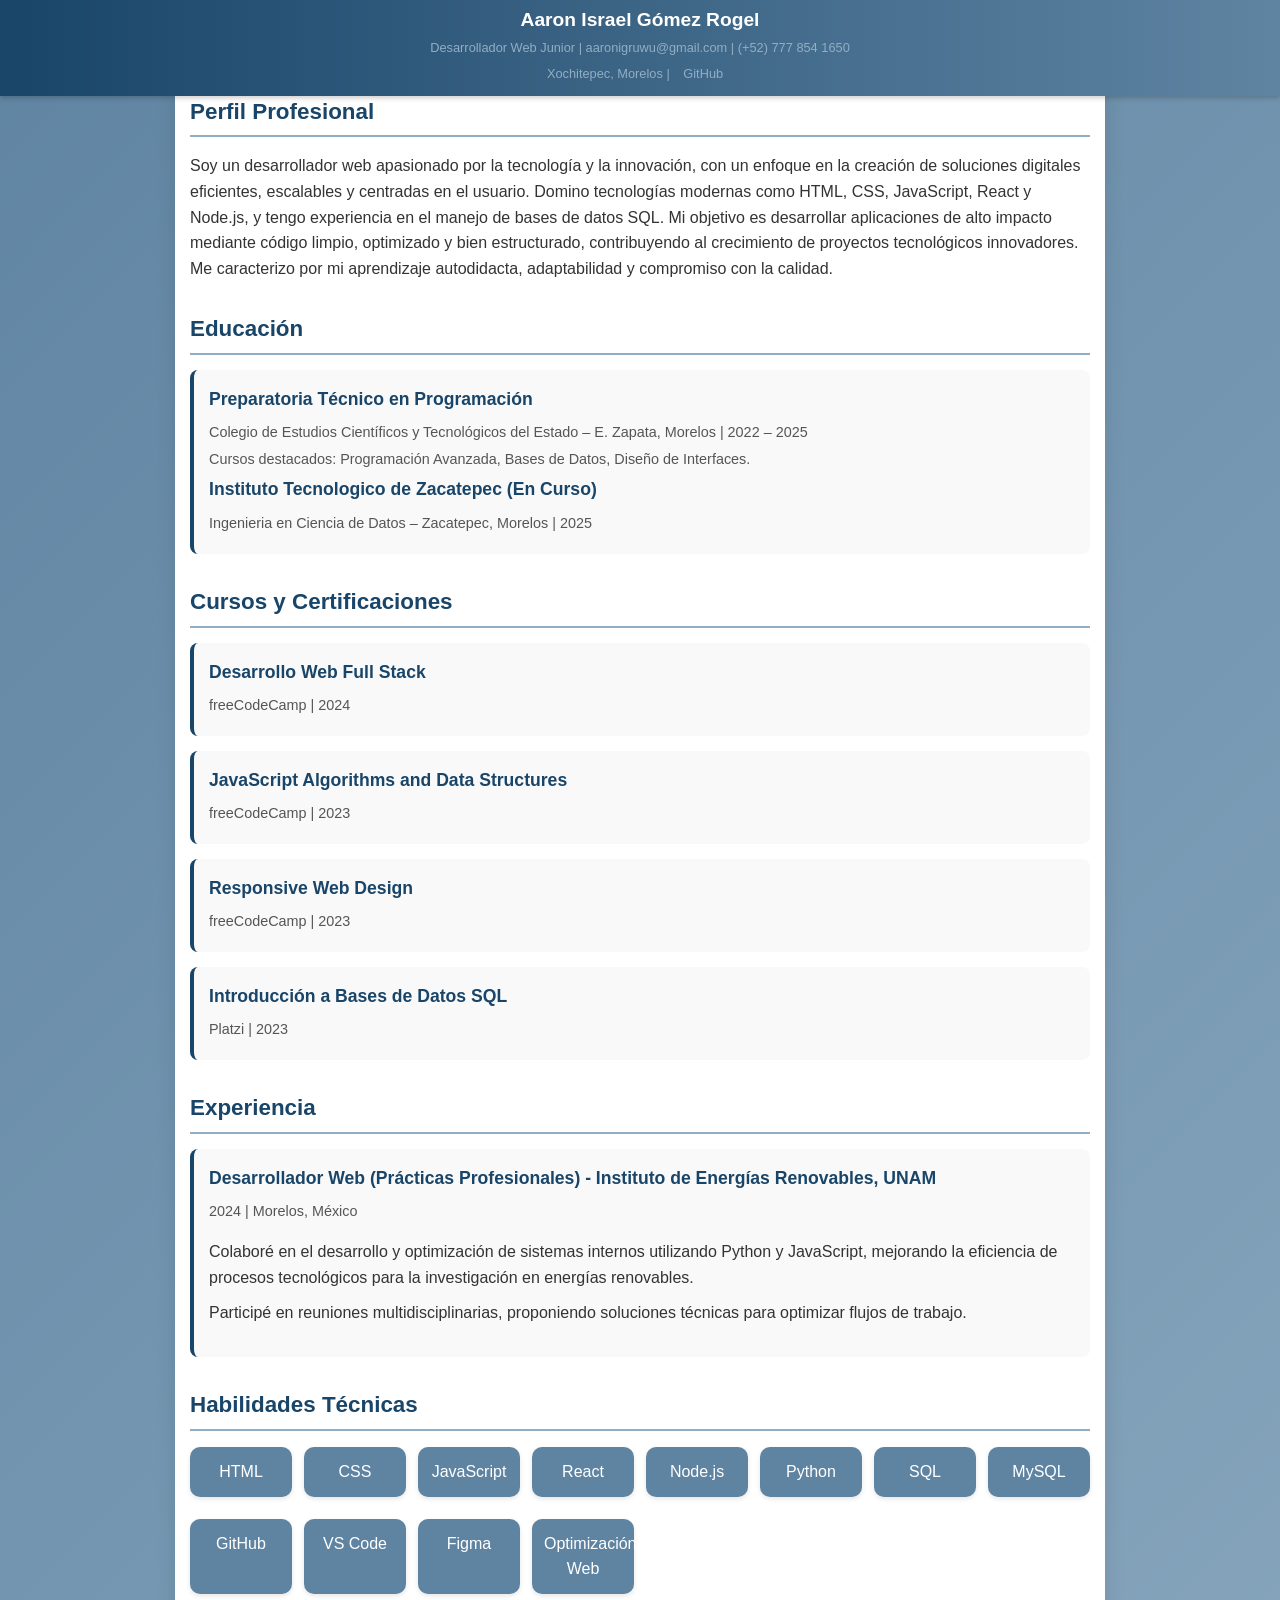
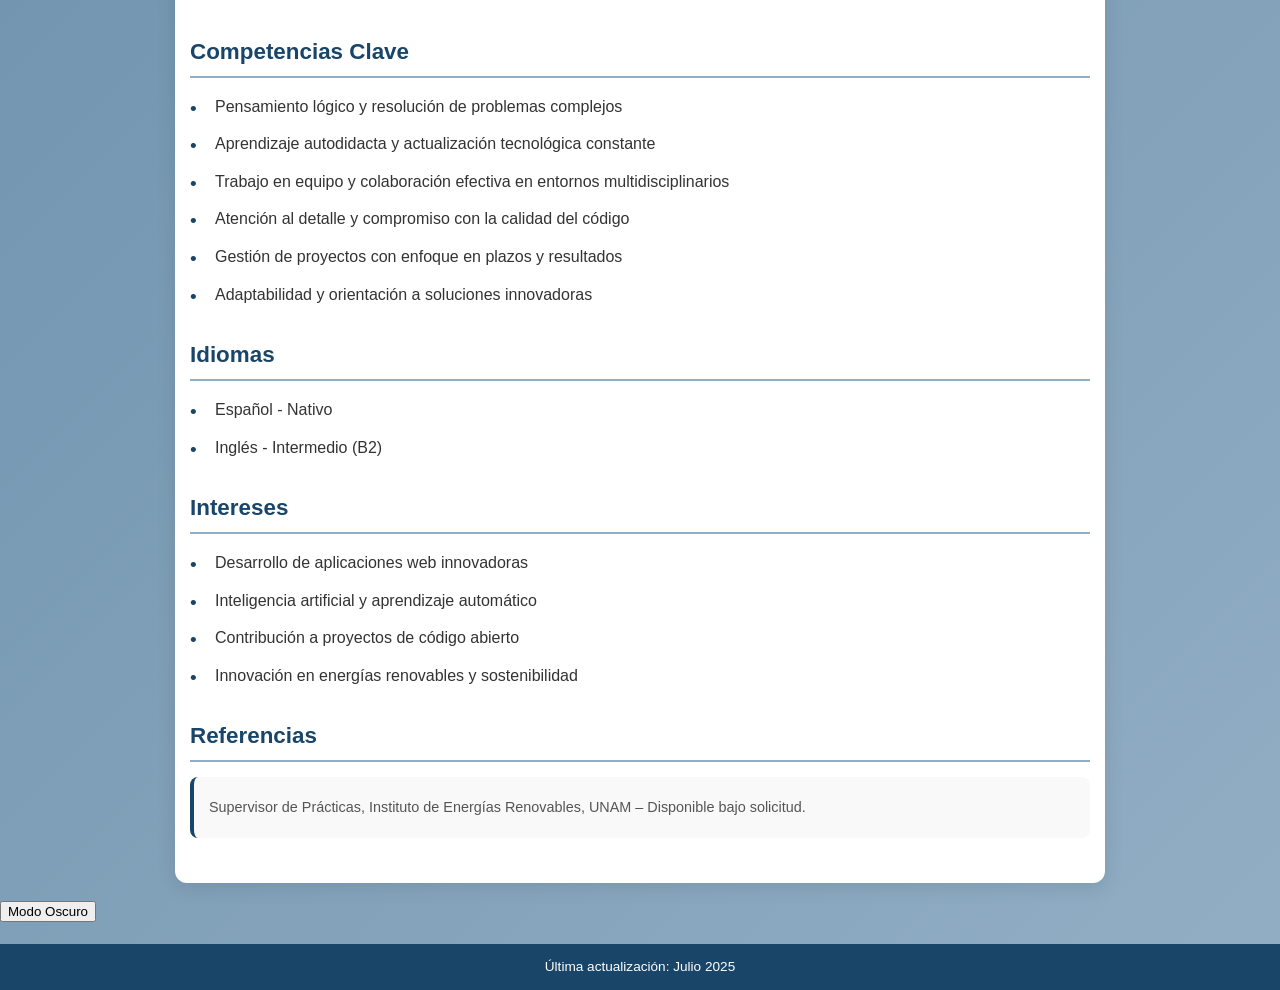
==== index.html @ 92251329 "Update index.html" ====
<!DOCTYPE html>
<html lang="es">
<head>
    <meta charset="UTF-8">
    <meta name="viewport" content="width=device-width, initial-scale=1.0">
    <title>Aaron Israel Gómez Rogel - CV</title>
    <link rel="stylesheet" href="styles.css">
</head>
<body>
    <header>
        <div class="header-content">
            <h1>Aaron Israel Gómez Rogel</h1>
            <p>Desarrollador Web Junior | aaronigruwu@gmail.com | (+52) 777 854 1650</p>
            <p>Xochitepec, Morelos | <a href="https://github.com/st4rbl33d1ng">GitHub</a></p>
        </div>
    </header>
    <div class="container">
        <section id="perfil">
            <h2>Perfil Profesional</h2>
            <p>Soy un desarrollador web apasionado por la tecnología y la innovación, con un enfoque en la creación de soluciones digitales eficientes, escalables y centradas en el usuario. Domino tecnologías modernas como HTML, CSS, JavaScript, React y Node.js, y tengo experiencia en el manejo de bases de datos SQL. Mi objetivo es desarrollar aplicaciones de alto impacto mediante código limpio, optimizado y bien estructurado, contribuyendo al crecimiento de proyectos tecnológicos innovadores. Me caracterizo por mi aprendizaje autodidacta, adaptabilidad y compromiso con la calidad.</p>
        </section>

        <section id="educacion">
            <h2>Educación</h2>
            <div class="education-item">
                <h3>Preparatoria Técnico en Programación</h3>
                <p>Colegio de Estudios Científicos y Tecnológicos del Estado – E. Zapata, Morelos | 2022 – 2025</p>
                <p>Cursos destacados: Programación Avanzada, Bases de Datos, Diseño de Interfaces.</p>

                <h3> Instituto Tecnologico de Zacatepec (En Curso)</h3>
                <p> Ingenieria en Ciencia de Datos – Zacatepec, Morelos | 2025 </p>
            </div>
        </section>

        <section id="certificaciones">
            <h2>Cursos y Certificaciones</h2>
            <div class="education-item">
                <h3>Desarrollo Web Full Stack</h3>
                <p>freeCodeCamp | 2024</p>
            </div>
            <div class="education-item">
                <h3>JavaScript Algorithms and Data Structures</h3>
                <p>freeCodeCamp | 2023</p>
            </div>
            <div class="education-item">
                <h3>Responsive Web Design</h3>
                <p>freeCodeCamp | 2023</p>
            </div>
            <div class="education-item">
                <h3>Introducción a Bases de Datos SQL</h3>
                <p>Platzi | 2023</p>
            </div>
        </section>

        <section id="experiencia">
            <h2>Experiencia</h2>
            <div class="experience-item">
                <h3>Desarrollador Web (Prácticas Profesionales) - Instituto de Energías Renovables, UNAM</h3>
                <p>2024 | Morelos, México</p>
                <ul>
                    <li>Colaboré en el desarrollo y optimización de sistemas internos utilizando Python y JavaScript, mejorando la eficiencia de procesos tecnológicos para la investigación en energías renovables.</li>
                    <li>Participé en reuniones multidisciplinarias, proponiendo soluciones técnicas para optimizar flujos de trabajo.</li>
                </ul>
            </div>
        </section>

        <section id="habilidades">
            <h2>Habilidades Técnicas</h2>
            <ul class="skills-grid">
                <li>HTML</li>
                <li>CSS</li>
                <li>JavaScript</li>
                <li>React</li>
                <li>Node.js</li>
                <li>Python</li>
                <li>SQL</li>
                <li>MySQL</li>
                <li>GitHub</li>
                <li>VS Code</li>
                <li>Figma</li>
                <li>Optimización Web</li>
            </ul>
        </section>

        <section id="competencias">
            <h2>Competencias Clave</h2>
            <ul class="icon-list">
                <li>Pensamiento lógico y resolución de problemas complejos</li>
                <li>Aprendizaje autodidacta y actualización tecnológica constante</li>
                <li>Trabajo en equipo y colaboración efectiva en entornos multidisciplinarios</li>
                <li>Atención al detalle y compromiso con la calidad del código</li>
                <li>Gestión de proyectos con enfoque en plazos y resultados</li>
                <li>Adaptabilidad y orientación a soluciones innovadoras</li>
            </ul>
        </section>

        <section id="idiomas">
            <h2>Idiomas</h2>
            <ul class="icon-list">
                <li>Español - Nativo</li>
                <li>Inglés - Intermedio (B2)</li>
            </ul>
        </section>

        <section id="intereses">
            <h2>Intereses</h2>
            <ul class="icon-list">
                <li>Desarrollo de aplicaciones web innovadoras</li>
                <li>Inteligencia artificial y aprendizaje automático</li>
                <li>Contribución a proyectos de código abierto</li>
                <li>Innovación en energías renovables y sostenibilidad</li>
            </ul>
        </section>

        <section id="referencias">
            <h2>Referencias</h2>
            <div class="reference-item">
                <p>Supervisor de Prácticas, Instituto de Energías Renovables, UNAM – Disponible bajo solicitud.</p>
            </div>
        </section>
    </div>
    <button onclick="toggleDarkMode()">Modo Oscuro</button>
    <footer>
        <p>Última actualización: Julio 2025</p>
    </footer>

    <script src="script.js"></script>
</body>
</html>
---- styles.css ----
body {
    font-family: 'Inter', Arial, sans-serif;
    line-height: 1.6;
    margin: 0;
    padding: 0;
    background: linear-gradient(135deg, #5F84A2 0%, #91AEC4 100%);
    color: #333;
    transition: background 0.3s, color 0.3s;
}
body.dark-mode {
    background: linear-gradient(135deg, #194569 0%, #5F84A2 100%);
    color: #f4f4f4;
}
.container {
    max-width: 900px;
    margin: 60px auto 15px; /* Reducido de 90px a 60px */
    padding: 15px;
    background: #fff;
    border-radius: 12px;
    box-shadow: 0 4px 20px rgba(0,0,0,0.1);
    transition: background 0.3s;
}
body.dark-mode .container {
    background: #2a3b4c;
}
header {
    position: fixed;
    top: 0;
    width: 100%;
    background: linear-gradient(90deg, #194569 0%, #5F84A2 100%);
    padding: 5px 0; /* Reducido de 8px a 5px */
    text-align: center;
    box-shadow: 0 2px 5px rgba(0,0,0,0.2);
    z-index: 1000;
}
header .header-content {
    max-width: 900px;
    margin: 0 auto;
    padding: 0 10px; /* Reducido de 15px a 10px */
}
header h1 {
    margin: 0;
    color: #fff;
    font-size: 1.2em; /* Reducido de 1.4em a 1.2em */
}
header p {
    margin: 2px 0;
    color: #91AEC4;
    font-size: 0.8em; /* Reducido de 0.85em a 0.8em */
}
header a {
    color: #91AEC4;
    text-decoration: none;
    margin: 0 6px; /* Reducido de 8px a 6px */
    padding: 4px; /* Reducido de 5px a 4px */
    display: inline-block;
}
header a:hover, header a:active {
    color: #fff;
}
header button {
    margin-top: 4px; /* Reducido de 5px a 4px */
    padding: 5px 12px; /* Reducido de 6px 16px a 5px 12px */
    background: #5F84A2;
    color: #fff;
    border: none;
    border-radius: 20px;
    cursor: pointer;
    font-size: 0.8em; /* Reducido de 0.85em a 0.8em */
    min-width: 40px; /* Reducido de 44px a 40px */
    min-height: 40px; /* Reducido de 44px a 40px */
    transition: background 0.3s;
}
header button:hover, header button:active {
    background: #91AEC4;
}
body.dark-mode header button {
    background: #91AEC4;
}
body.dark-mode header button:hover, body.dark-mode header button:active {
    background: #fff;
    color: #194569;
}
section {
    margin-bottom: 30px;
}
section h2 {
    color: #194569;
    font-size: 1.4em;
    border-bottom: 2px solid #91AEC4;
    padding-bottom: 6px;
    margin-bottom: 15px;
    font-weight: 600;
}
body.dark-mode section h2 {
    color: #91AEC4;
    border-bottom: 2px solid #5F84A2;
}
ul {
    list-style-type: none;
    padding: 0;
}
ul li {
    margin-bottom: 10px;
}
.skills-grid {
    display: grid;
    grid-template-columns: repeat(auto-fit, minmax(100px, 1fr));
    gap: 12px;
}
.skills-grid li {
    background: #5F84A2;
    color: #fff;
    padding: 12px;
    border-radius: 10px;
    text-align: center;
    box-shadow: 0 2px 5px rgba(0,0,0,0.1);
    transition: transform 0.2s, background 0.3s, box-shadow 0.3s;
}
.skills-grid li:hover, .skills-grid li:active {
    transform: scale(1.05);
    background: #91AEC4;
    box-shadow: 0 4px 10px rgba(0,0,0,0.2);
}
body.dark-mode .skills-grid li {
    background: #194569;
    box-shadow: 0 2px 5px rgba(0,0,0,0.3);
}
body.dark-mode .skills-grid li:hover, body.dark-mode .skills-grid li:active {
    background: #5F84A2;
}
.experience-item, .education-item, .reference-item {
    background: #f9f9f9;
    padding: 15px;
    border-radius: 8px;
    margin-bottom: 15px;
    border-left: 4px solid #194569;
    transition: transform 0.2s, background 0.3s;
}
.experience-item:hover, .education-item:hover, .reference-item:hover {
    transform: translateY(-5px);
}
body.dark-mode .experience-item, body.dark-mode .education-item, body.dark-mode .reference-item {
    background: #3a4b5c;
    border-left: 4px solid #91AEC4;
}
.experience-item h3, .education-item h3 {
    margin: 0 0 8px;
    color: #194569;
    font-size: 1.1em;
    font-weight: 600;
}
body.dark-mode .experience-item h3, body.dark-mode .education-item h3 {
    color: #91AEC4;
}
.experience-item p, .education-item p, .reference-item p {
    margin: 4px 0;
    color: #555;
    font-size: 0.9em;
}
body.dark-mode .experience-item p, body.dark-mode .education-item p, body.dark-mode .reference-item p {
    color: #ccc;
}
.icon-list li {
    position: relative;
    padding-left: 25px;
    margin-bottom: 12px;
}
.icon-list li::before {
    content: '•';
    position: absolute;
    left: 0;
    color: #194569;
    font-size: 1.2em;
    line-height: 1.6;
}
body.dark-mode .icon-list li::before {
    color: #91AEC4;
}
footer {
    background: #194569;
    color: #fff;
    text-align: center;
    padding: 12px 0;
    margin-top: 20px;
}
footer p {
    margin: 0;
    font-size: 0.85em;
}
@media (max-width: 768px) {
    .container {
        margin: 50px 12px 12px; /* Reducido de 80px a 50px */
        padding: 12px;
    }
    .skills-grid {
        grid-template-columns: repeat(auto-fit, minmax(120px, 1fr));
    }
    section h2 {
        font-size: 1.3em;
    }
    .experience-item h3, .education-item h3 {
        font-size: 1em;
    }
    header h1 {
        font-size: 1.1em; /* Reducido de 1.2em a 1.1em */
    }
    header p {
        font-size: 0.75em; /* Reducido de 0.8em a 0.75em */
    }
    header button {
        padding: 4px 10px; /* Reducido de 5px 12px a 4px 10px */
        font-size: 0.75em; /* Reducido de 0.8em a 0.75em */
    }
}
@media (max-width: 600px) {
    .container {
        margin: 50px 10px 10px; /* Reducido de 70px a 50px */
        padding: 10px;
    }
    .skills-grid {
        grid-template-columns: 1fr;
    }
    header h1 {
        font-size: 1em; /* Reducido de 1.2em a 1em */
    }
    header p {
        font-size: 0.7em; /* Reducido de 0.8em a 0.7em */
    }
    header button {
        padding: 4px 10px;
        font-size: 0.75em;
    }
}
@media (max-width: 480px) {
    header .header-content {
        padding: 0 8px; /* Reducido de 10px a 8px */
    }
    header h1 {
        font-size: 0.9em; /* Reducido de 1.1em a 0.9em */
    }
    header p {
        font-size: 0.65em; /* Reducido de 0.75em a 0.65em */
    }
    header button {
        padding: 3px 8px; /* Reducido de 4px 10px a 3px 8px */
        font-size: 0.7em; /* Reducido de 0.75em a 0.7em */
    }
    .container {
        margin: 45px 8px 8px; /* Reducido de 60px a 45px */
        padding: 8px;
    }
}
@media (max-width: 320px) {
    header h1 {
        font-size: 0.85em; /* Reducido de 1em a 0.85em */
    }
    header p {
        font-size: 0.6em; /* Reducido de 0.7em a 0.6em */
    }
    header button {
        padding: 3px 8px;
        font-size: 0.65em; /* Reducido de 0.75em a 0.65em */
    }
    .container {
        margin: 40px 8px 8px; /* Reducido de 60px a 40px */
        padding: 8px;
    }
}
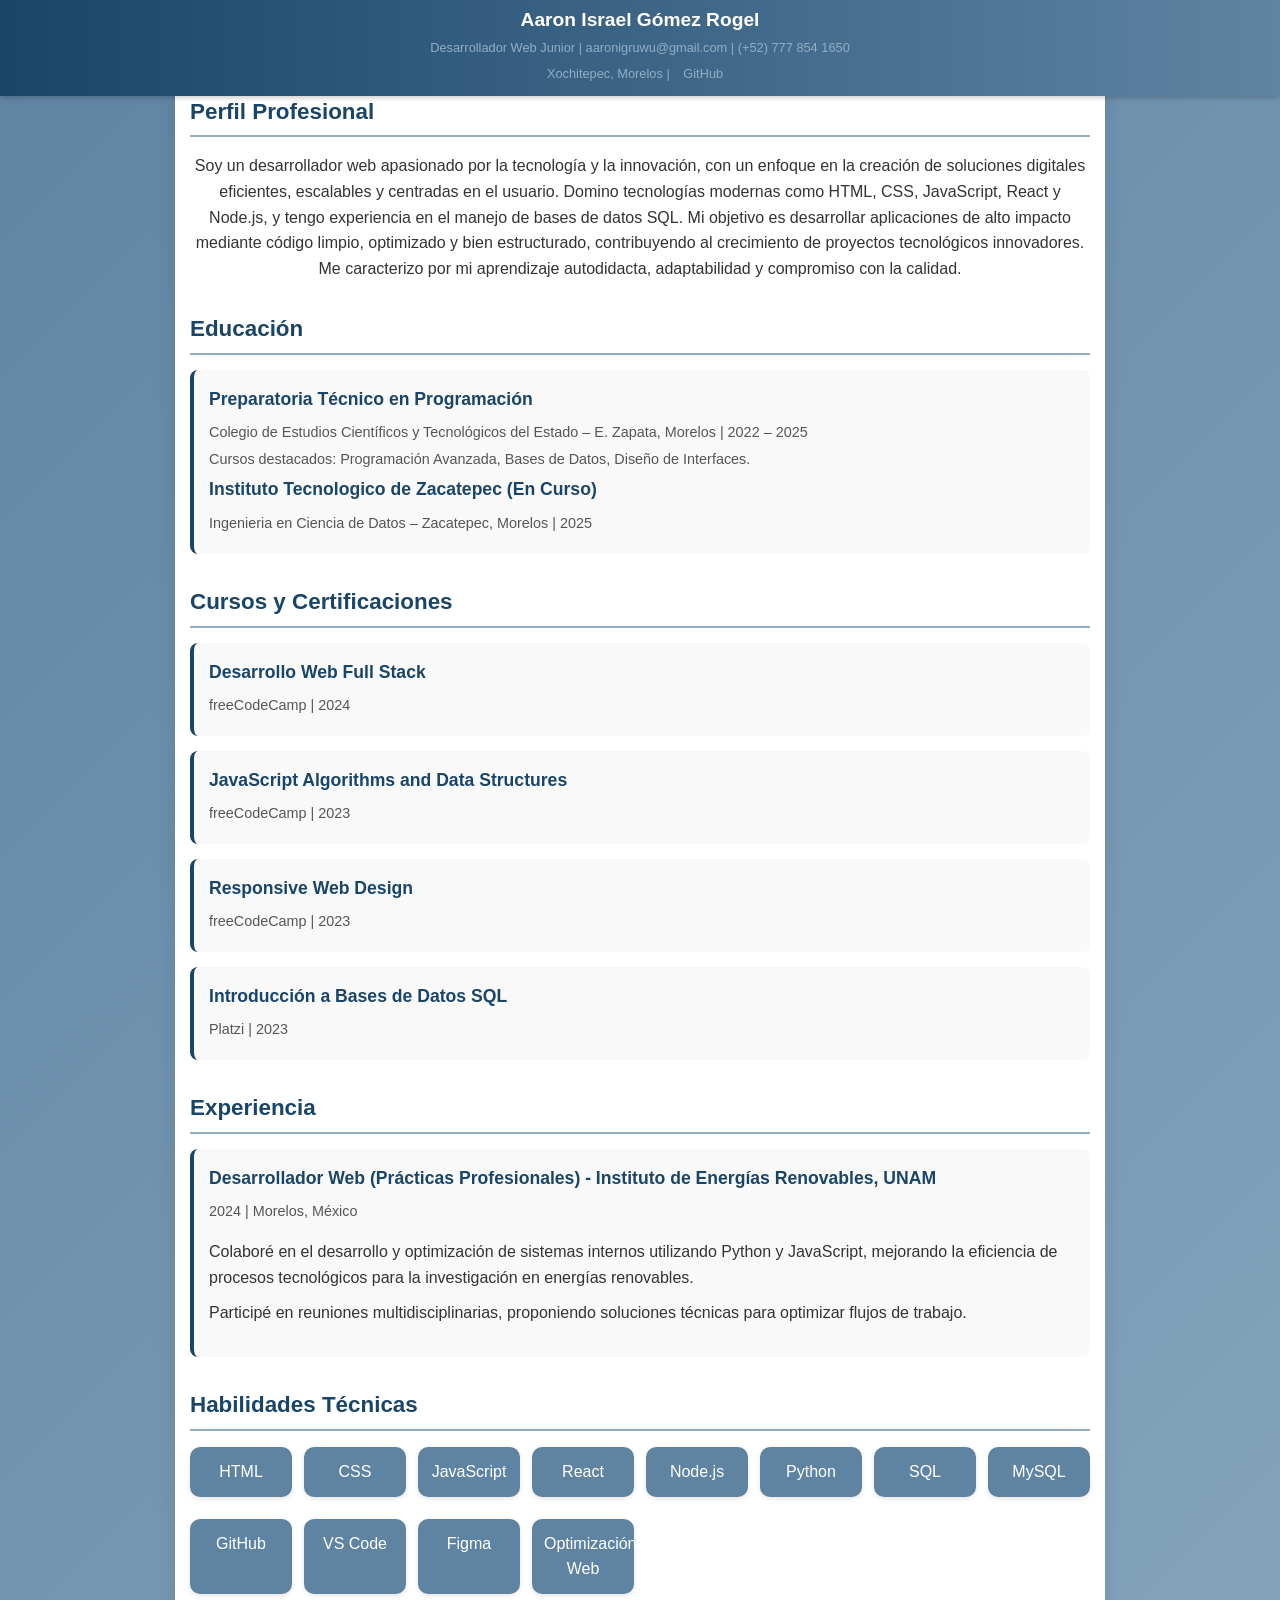
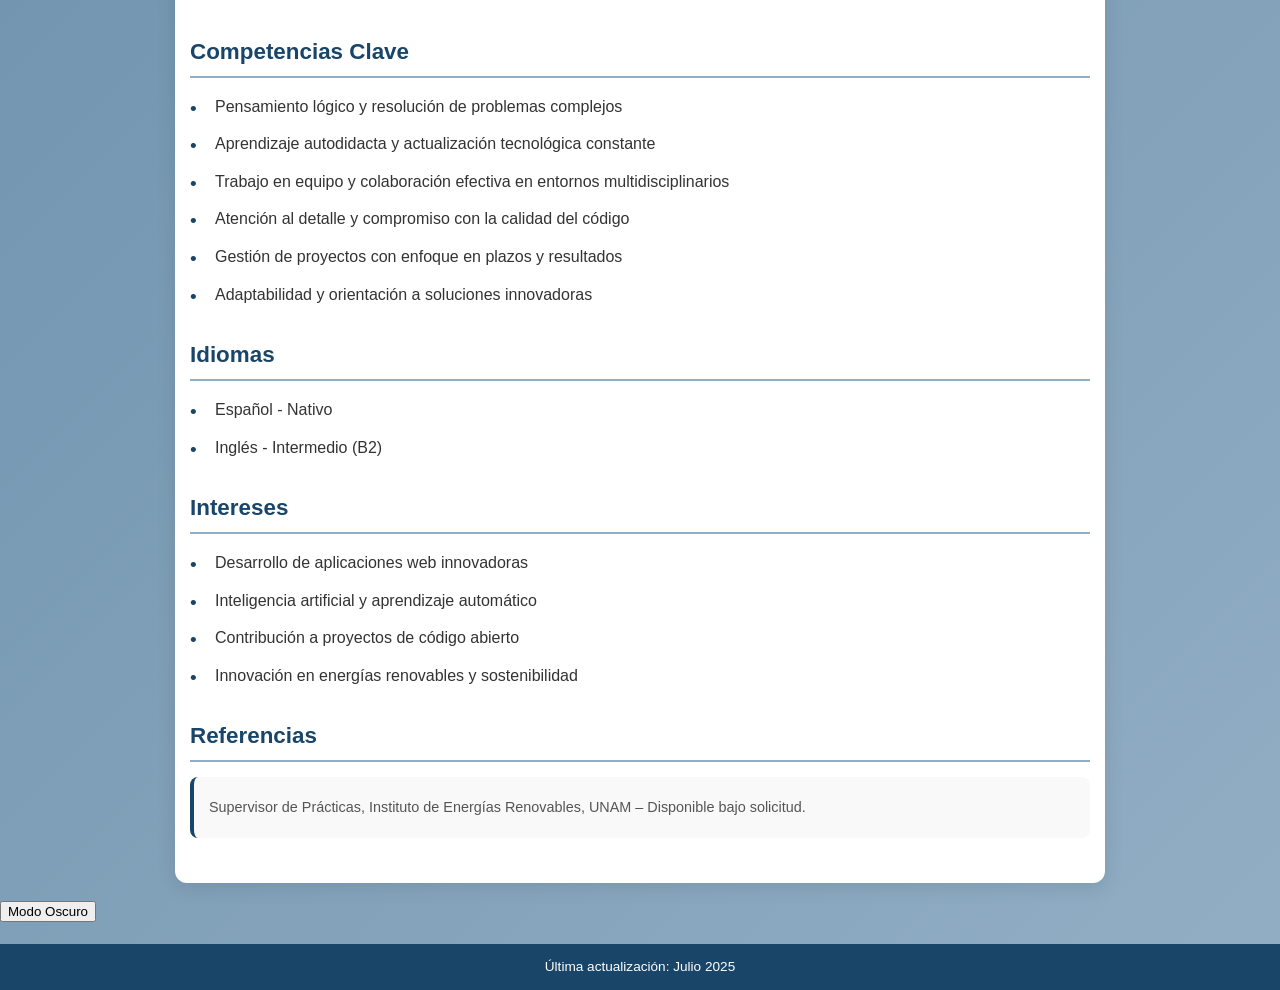
==== commit 1e2c799b: "Update index.html" ====
--- a/index.html
+++ b/index.html
@@ -17,7 +17,7 @@
     <div class="container">
         <section id="perfil">
             <h2>Perfil Profesional</h2>
-            <p>Soy un desarrollador web apasionado por la tecnología y la innovación, con un enfoque en la creación de soluciones digitales eficientes, escalables y centradas en el usuario. Domino tecnologías modernas como HTML, CSS, JavaScript, React y Node.js, y tengo experiencia en el manejo de bases de datos SQL. Mi objetivo es desarrollar aplicaciones de alto impacto mediante código limpio, optimizado y bien estructurado, contribuyendo al crecimiento de proyectos tecnológicos innovadores. Me caracterizo por mi aprendizaje autodidacta, adaptabilidad y compromiso con la calidad.</p>
+            <p align = "center">Soy un desarrollador web apasionado por la tecnología y la innovación, con un enfoque en la creación de soluciones digitales eficientes, escalables y centradas en el usuario. Domino tecnologías modernas como HTML, CSS, JavaScript, React y Node.js, y tengo experiencia en el manejo de bases de datos SQL. Mi objetivo es desarrollar aplicaciones de alto impacto mediante código limpio, optimizado y bien estructurado, contribuyendo al crecimiento de proyectos tecnológicos innovadores. Me caracterizo por mi aprendizaje autodidacta, adaptabilidad y compromiso con la calidad.</p>
         </section>
 
         <section id="educacion">
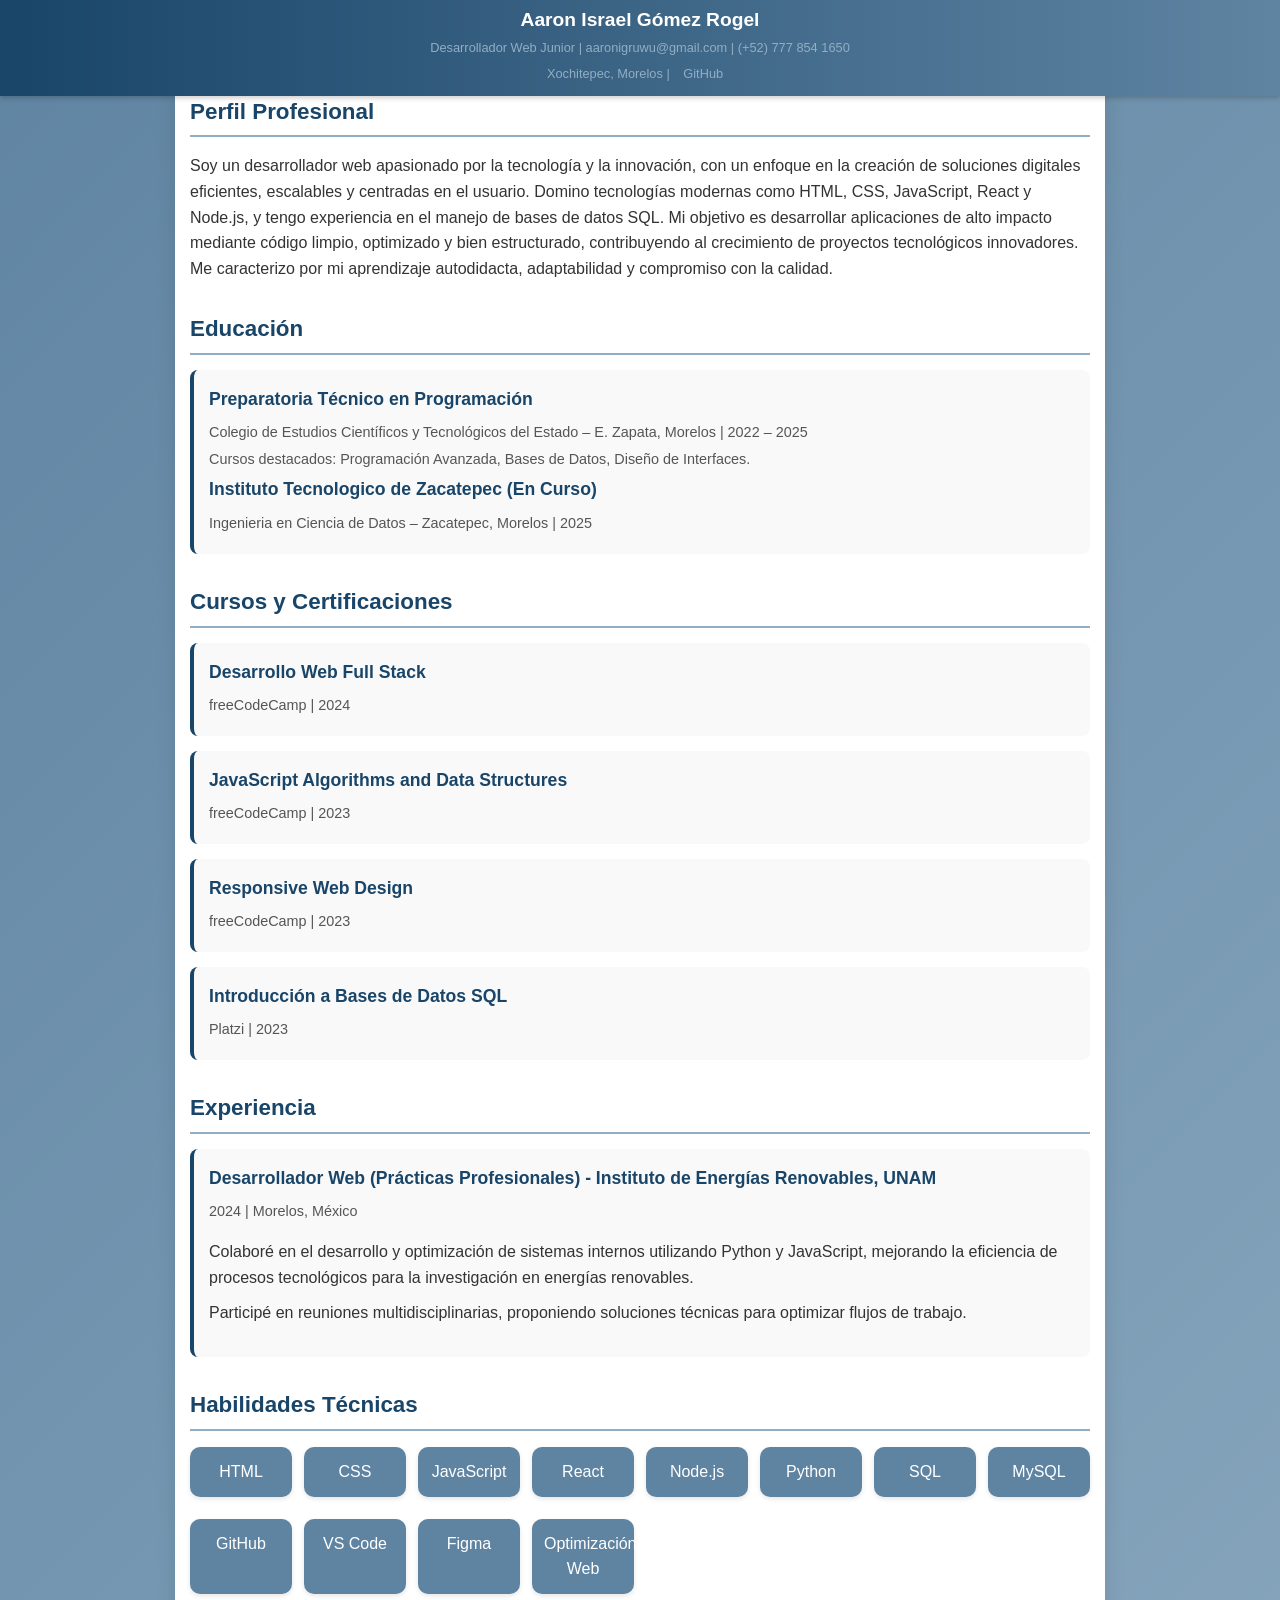
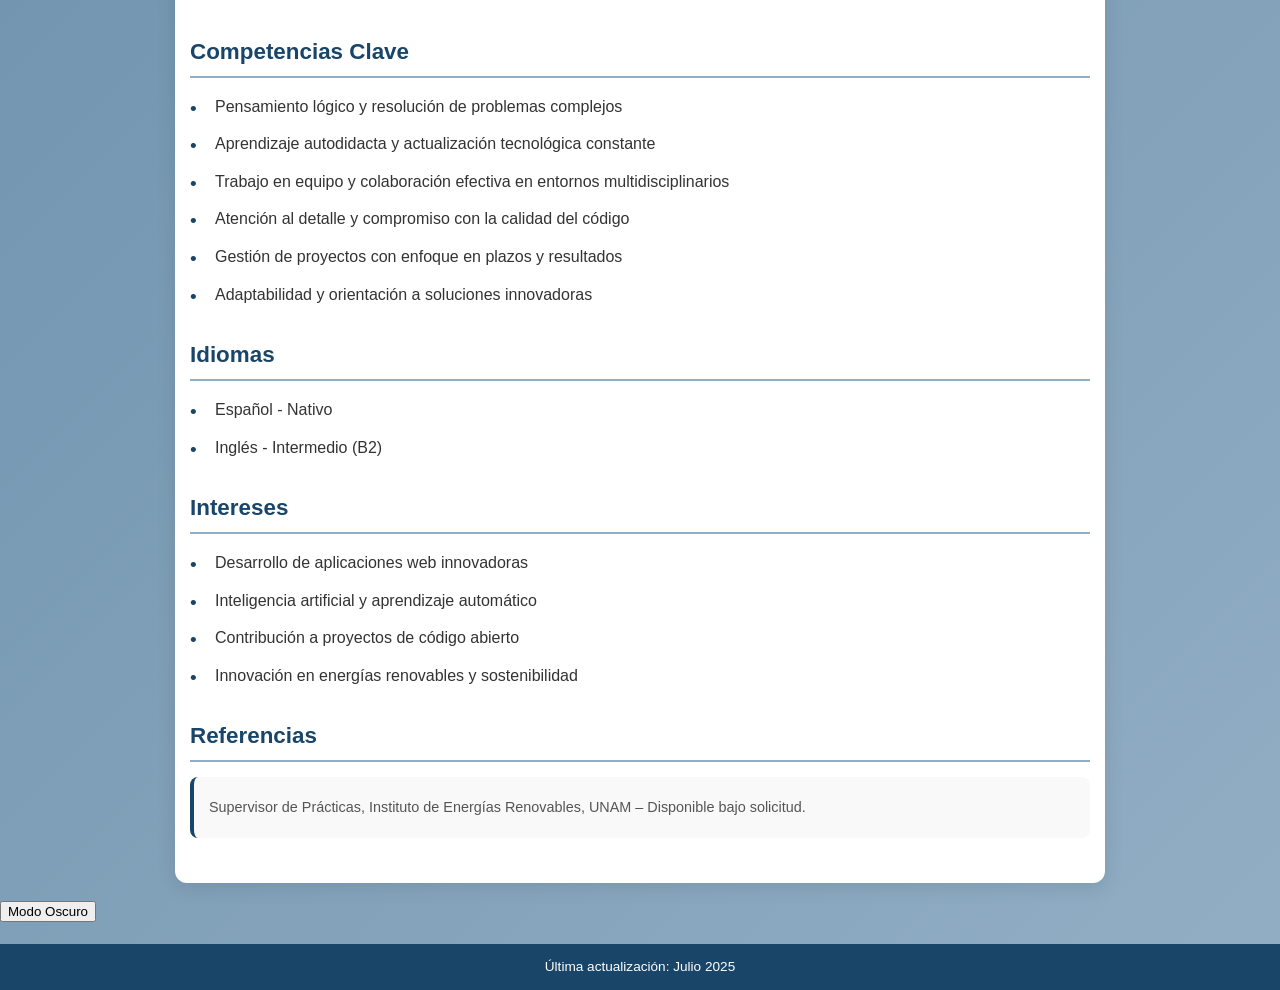
==== commit bc24ba45: "Update index.html" ====
--- a/index.html
+++ b/index.html
@@ -17,7 +17,7 @@
     <div class="container">
         <section id="perfil">
             <h2>Perfil Profesional</h2>
-            <p align = "center">Soy un desarrollador web apasionado por la tecnología y la innovación, con un enfoque en la creación de soluciones digitales eficientes, escalables y centradas en el usuario. Domino tecnologías modernas como HTML, CSS, JavaScript, React y Node.js, y tengo experiencia en el manejo de bases de datos SQL. Mi objetivo es desarrollar aplicaciones de alto impacto mediante código limpio, optimizado y bien estructurado, contribuyendo al crecimiento de proyectos tecnológicos innovadores. Me caracterizo por mi aprendizaje autodidacta, adaptabilidad y compromiso con la calidad.</p>
+            <p>Soy un desarrollador web apasionado por la tecnología y la innovación, con un enfoque en la creación de soluciones digitales eficientes, escalables y centradas en el usuario. Domino tecnologías modernas como HTML, CSS, JavaScript, React y Node.js, y tengo experiencia en el manejo de bases de datos SQL. Mi objetivo es desarrollar aplicaciones de alto impacto mediante código limpio, optimizado y bien estructurado, contribuyendo al crecimiento de proyectos tecnológicos innovadores. Me caracterizo por mi aprendizaje autodidacta, adaptabilidad y compromiso con la calidad.</p>
         </section>
 
         <section id="educacion">
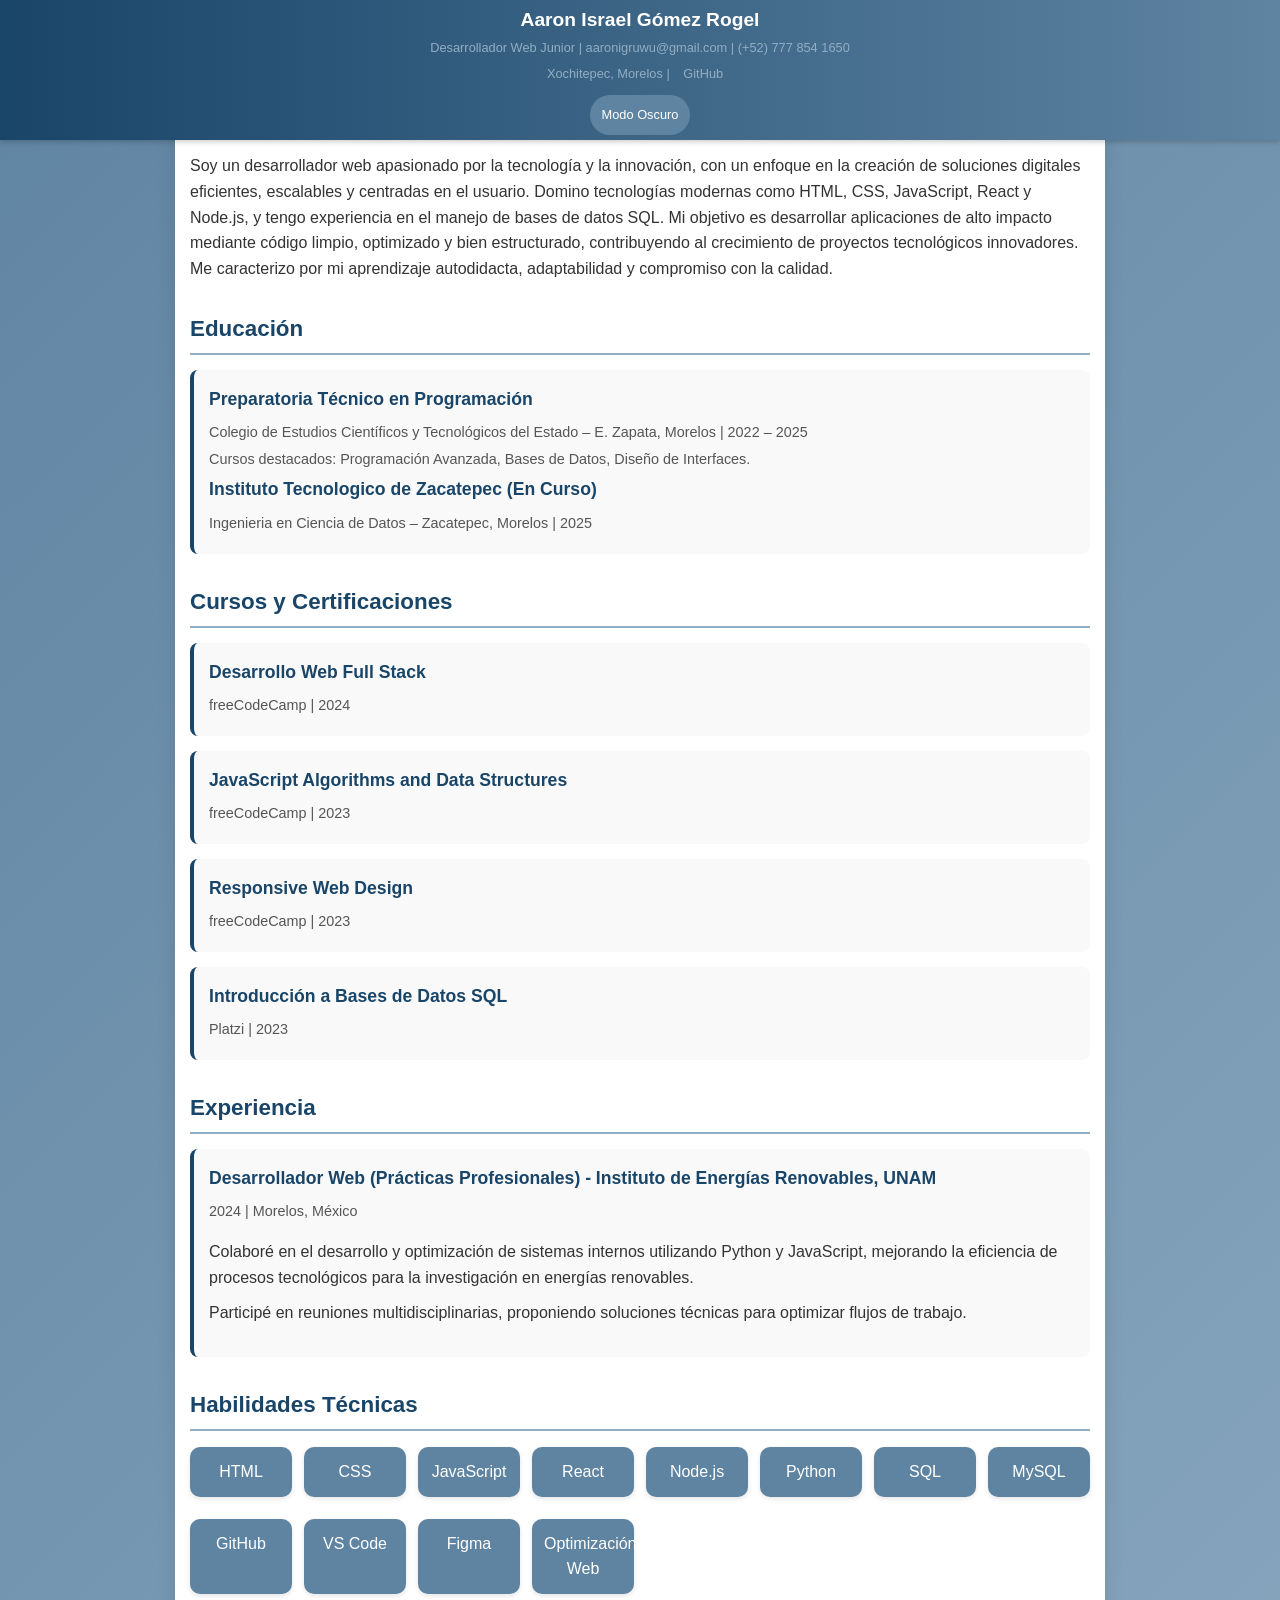
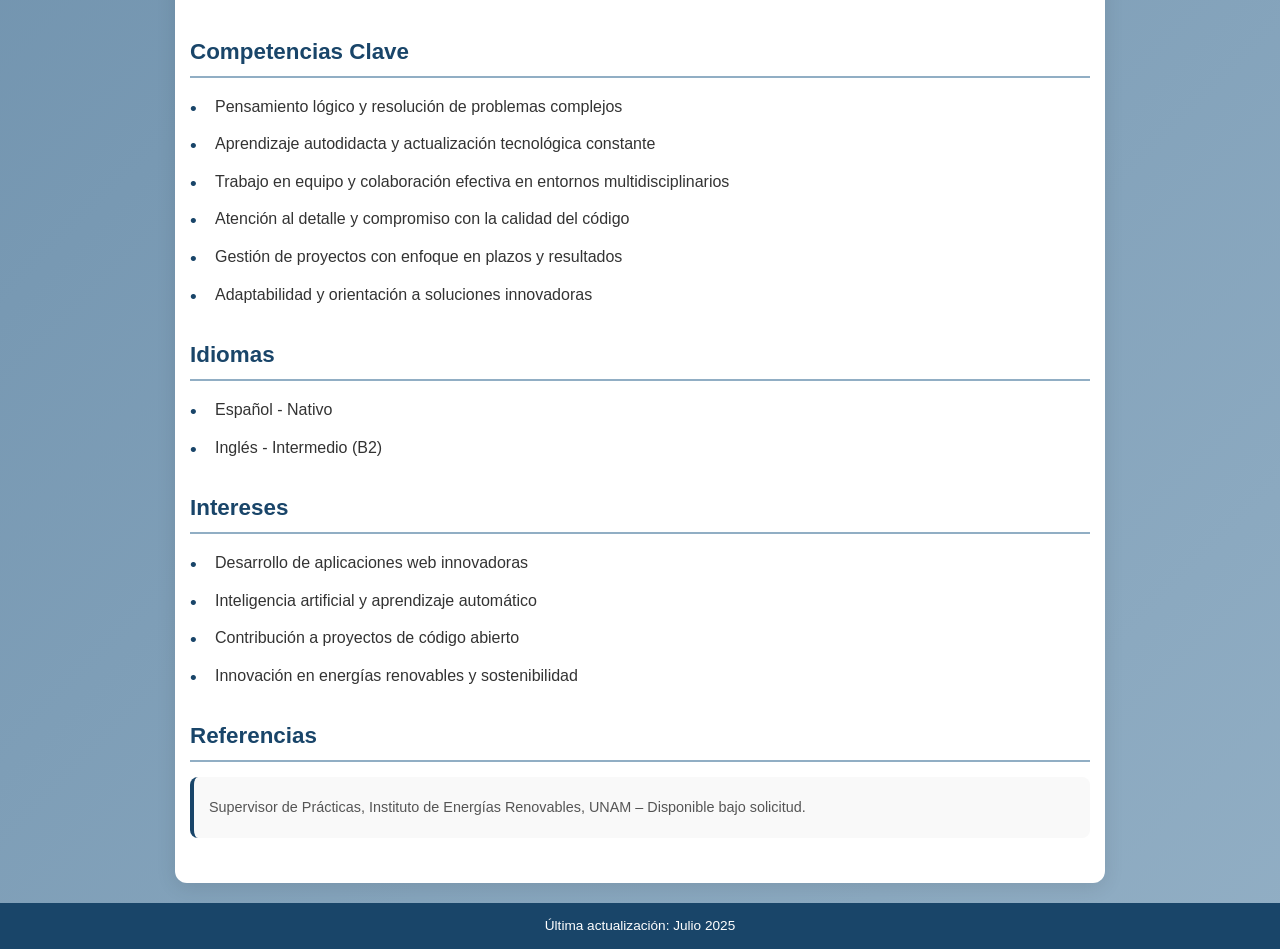
==== commit b1588828: "Update index.html" ====
--- a/index.html
+++ b/index.html
@@ -12,6 +12,7 @@
             <h1>Aaron Israel Gómez Rogel</h1>
             <p>Desarrollador Web Junior | aaronigruwu@gmail.com | (+52) 777 854 1650</p>
             <p>Xochitepec, Morelos | <a href="https://github.com/st4rbl33d1ng">GitHub</a></p>
+            <button onclick="toggleDarkMode()">Modo Oscuro</button>
         </div>
     </header>
     <div class="container">
@@ -119,7 +120,6 @@
             </div>
         </section>
     </div>
-    <button onclick="toggleDarkMode()">Modo Oscuro</button>
     <footer>
         <p>Última actualización: Julio 2025</p>
     </footer>
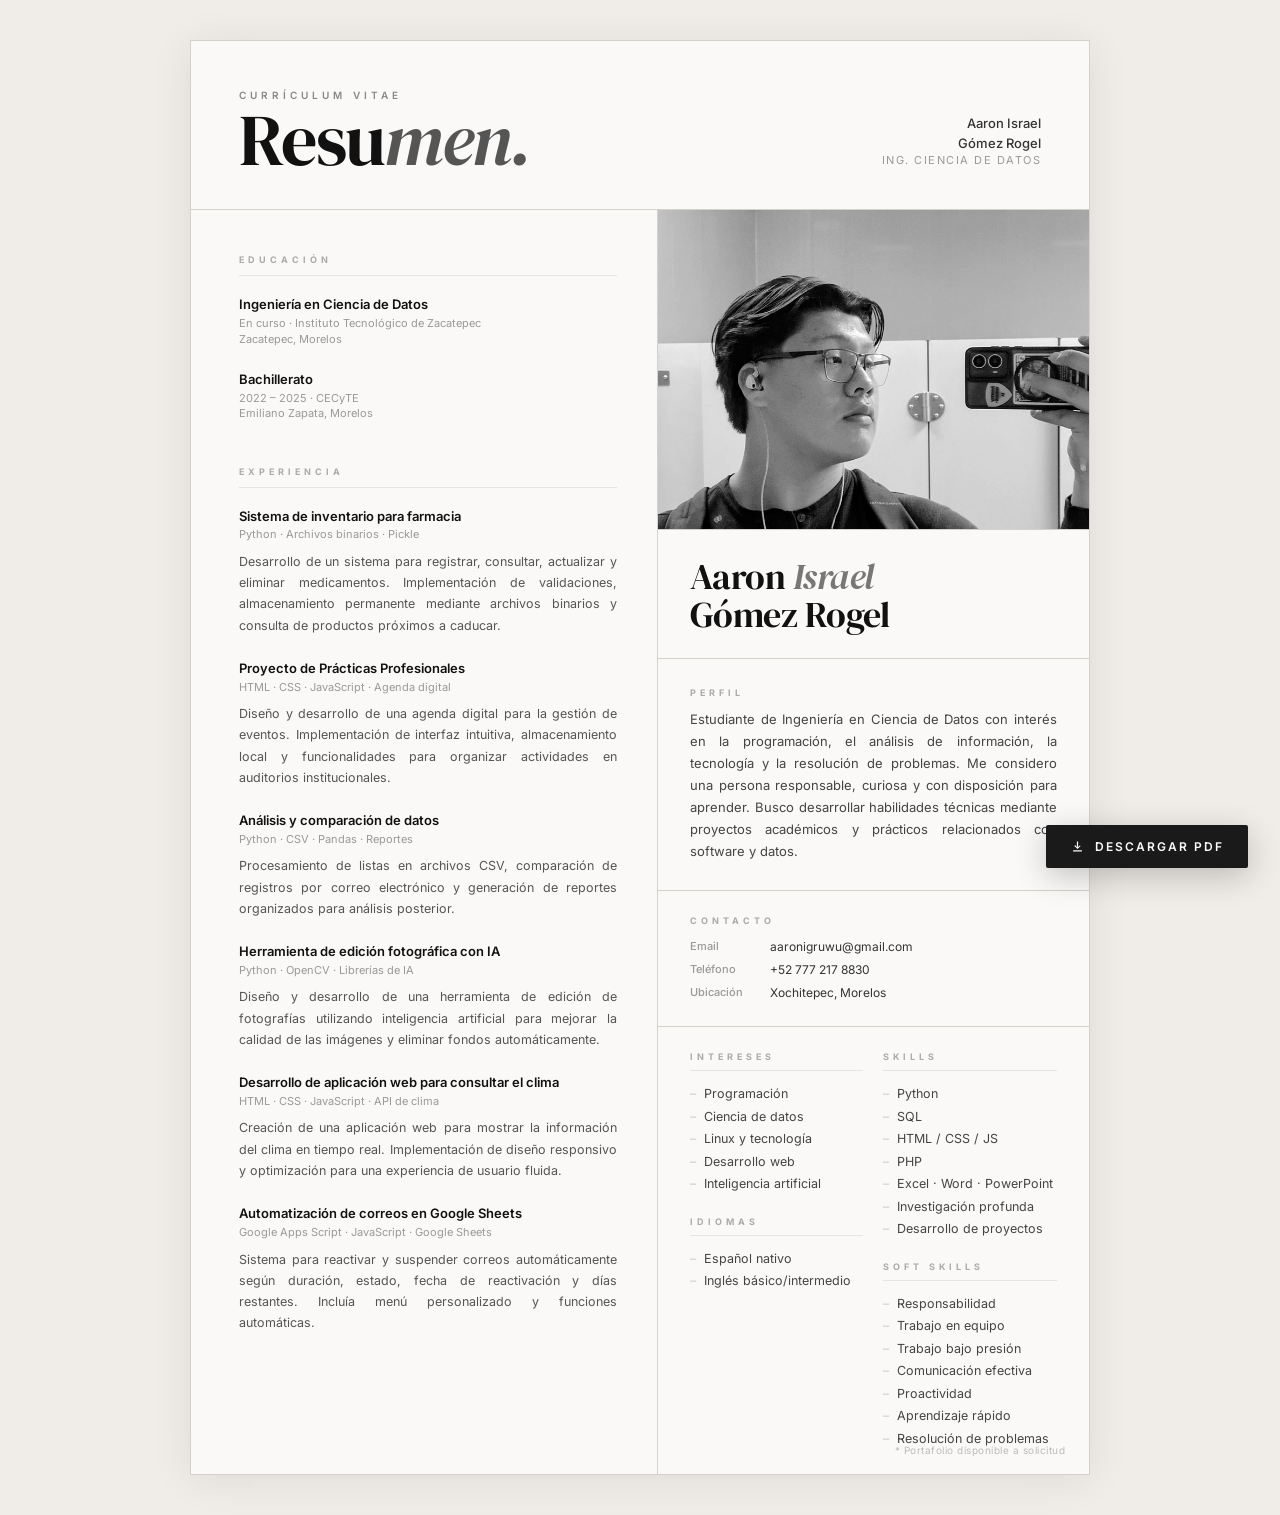
==== commit dfc4d907: "Add files via upload" ====
--- a/index.html
+++ b/index.html
@@ -1,129 +1,557 @@
-<!DOCTYPE html>
-<html lang="es">
-<head>
-    <meta charset="UTF-8">
-    <meta name="viewport" content="width=device-width, initial-scale=1.0">
-    <title>Aaron Israel Gómez Rogel - CV</title>
-    <link rel="stylesheet" href="styles.css">
-</head>
-<body>
-    <header>
-        <div class="header-content">
-            <h1>Aaron Israel Gómez Rogel</h1>
-            <p>Desarrollador Web Junior | aaronigruwu@gmail.com | (+52) 777 854 1650</p>
-            <p>Xochitepec, Morelos | <a href="https://github.com/st4rbl33d1ng">GitHub</a></p>
-            <button onclick="toggleDarkMode()">Modo Oscuro</button>
-        </div>
-    </header>
-    <div class="container">
-        <section id="perfil">
-            <h2>Perfil Profesional</h2>
-            <p>Soy un desarrollador web apasionado por la tecnología y la innovación, con un enfoque en la creación de soluciones digitales eficientes, escalables y centradas en el usuario. Domino tecnologías modernas como HTML, CSS, JavaScript, React y Node.js, y tengo experiencia en el manejo de bases de datos SQL. Mi objetivo es desarrollar aplicaciones de alto impacto mediante código limpio, optimizado y bien estructurado, contribuyendo al crecimiento de proyectos tecnológicos innovadores. Me caracterizo por mi aprendizaje autodidacta, adaptabilidad y compromiso con la calidad.</p>
-        </section>
-
-        <section id="educacion">
-            <h2>Educación</h2>
-            <div class="education-item">
-                <h3>Preparatoria Técnico en Programación</h3>
-                <p>Colegio de Estudios Científicos y Tecnológicos del Estado – E. Zapata, Morelos | 2022 – 2025</p>
-                <p>Cursos destacados: Programación Avanzada, Bases de Datos, Diseño de Interfaces.</p>
-
-                <h3> Instituto Tecnologico de Zacatepec (En Curso)</h3>
-                <p> Ingenieria en Ciencia de Datos – Zacatepec, Morelos | 2025 </p>
-            </div>
-        </section>
-
-        <section id="certificaciones">
-            <h2>Cursos y Certificaciones</h2>
-            <div class="education-item">
-                <h3>Desarrollo Web Full Stack</h3>
-                <p>freeCodeCamp | 2024</p>
-            </div>
-            <div class="education-item">
-                <h3>JavaScript Algorithms and Data Structures</h3>
-                <p>freeCodeCamp | 2023</p>
-            </div>
-            <div class="education-item">
-                <h3>Responsive Web Design</h3>
-                <p>freeCodeCamp | 2023</p>
-            </div>
-            <div class="education-item">
-                <h3>Introducción a Bases de Datos SQL</h3>
-                <p>Platzi | 2023</p>
-            </div>
-        </section>
-
-        <section id="experiencia">
-            <h2>Experiencia</h2>
-            <div class="experience-item">
-                <h3>Desarrollador Web (Prácticas Profesionales) - Instituto de Energías Renovables, UNAM</h3>
-                <p>2024 | Morelos, México</p>
-                <ul>
-                    <li>Colaboré en el desarrollo y optimización de sistemas internos utilizando Python y JavaScript, mejorando la eficiencia de procesos tecnológicos para la investigación en energías renovables.</li>
-                    <li>Participé en reuniones multidisciplinarias, proponiendo soluciones técnicas para optimizar flujos de trabajo.</li>
-                </ul>
-            </div>
-        </section>
-
-        <section id="habilidades">
-            <h2>Habilidades Técnicas</h2>
-            <ul class="skills-grid">
-                <li>HTML</li>
-                <li>CSS</li>
-                <li>JavaScript</li>
-                <li>React</li>
-                <li>Node.js</li>
-                <li>Python</li>
-                <li>SQL</li>
-                <li>MySQL</li>
-                <li>GitHub</li>
-                <li>VS Code</li>
-                <li>Figma</li>
-                <li>Optimización Web</li>
-            </ul>
-        </section>
-
-        <section id="competencias">
-            <h2>Competencias Clave</h2>
-            <ul class="icon-list">
-                <li>Pensamiento lógico y resolución de problemas complejos</li>
-                <li>Aprendizaje autodidacta y actualización tecnológica constante</li>
-                <li>Trabajo en equipo y colaboración efectiva en entornos multidisciplinarios</li>
-                <li>Atención al detalle y compromiso con la calidad del código</li>
-                <li>Gestión de proyectos con enfoque en plazos y resultados</li>
-                <li>Adaptabilidad y orientación a soluciones innovadoras</li>
-            </ul>
-        </section>
-
-        <section id="idiomas">
-            <h2>Idiomas</h2>
-            <ul class="icon-list">
-                <li>Español - Nativo</li>
-                <li>Inglés - Intermedio (B2)</li>
-            </ul>
-        </section>
-
-        <section id="intereses">
-            <h2>Intereses</h2>
-            <ul class="icon-list">
-                <li>Desarrollo de aplicaciones web innovadoras</li>
-                <li>Inteligencia artificial y aprendizaje automático</li>
-                <li>Contribución a proyectos de código abierto</li>
-                <li>Innovación en energías renovables y sostenibilidad</li>
-            </ul>
-        </section>
-
-        <section id="referencias">
-            <h2>Referencias</h2>
-            <div class="reference-item">
-                <p>Supervisor de Prácticas, Instituto de Energías Renovables, UNAM – Disponible bajo solicitud.</p>
-            </div>
-        </section>
-    </div>
-    <footer>
-        <p>Última actualización: Julio 2025</p>
-    </footer>
-
-    <script src="script.js"></script>
-</body>
-</html>
+<!DOCTYPE html>
+<html lang="es">
+<head>
+  <meta charset="UTF-8" />
+  <meta name="viewport" content="width=device-width, initial-scale=1.0" />
+  <title>CV — Aaron Israel Gómez Rogel</title>
+  <link rel="preconnect" href="https://fonts.googleapis.com">
+  <link rel="preconnect" href="https://fonts.gstatic.com" crossorigin>
+  <link href="https://fonts.googleapis.com/css2?family=Inter:wght@300;400;500;600;700;900&family=DM+Serif+Display:ital@0;1&display=swap" rel="stylesheet">
+  <style>
+    * {
+      box-sizing: border-box;
+      margin: 0;
+      padding: 0;
+    }
+
+    body {
+      background: #f0ede8;
+      font-family: 'Inter', sans-serif;
+      color: #1a1a1a;
+    }
+
+    /* ── PAGE ── */
+    .page {
+      width: 900px;
+      min-height: 1280px;
+      margin: 40px auto;
+      background: #faf9f7;
+      border: 1px solid #d4d0ca;
+      position: relative;
+      box-shadow: 0 4px 40px rgba(0,0,0,0.08);
+    }
+
+    /* ── HEADER ── */
+    .top {
+      display: grid;
+      grid-template-columns: 1fr auto;
+      align-items: end;
+      padding: 48px 48px 36px 48px;
+      border-bottom: 1px solid #d4d0ca;
+      gap: 24px;
+    }
+
+    .top-left {
+      display: flex;
+      flex-direction: column;
+      gap: 6px;
+    }
+
+    .label-cv {
+      font-size: 10px;
+      font-weight: 600;
+      letter-spacing: 4px;
+      text-transform: uppercase;
+      color: #888;
+    }
+
+    .title {
+      font-family: 'DM Serif Display', serif;
+      font-size: 72px;
+      line-height: 0.92;
+      font-weight: 400;
+      letter-spacing: -2px;
+      color: #111;
+    }
+
+    .title em {
+      font-style: italic;
+      color: #555;
+    }
+
+    .top-right {
+      text-align: right;
+      padding-bottom: 6px;
+    }
+
+    .candidate-name {
+      font-size: 13px;
+      font-weight: 500;
+      color: #333;
+      line-height: 1.5;
+    }
+
+    .candidate-role {
+      font-size: 11px;
+      color: #999;
+      font-weight: 400;
+      letter-spacing: 1.5px;
+      text-transform: uppercase;
+    }
+
+    /* ── CONTENT GRID ── */
+    .content {
+      display: grid;
+      grid-template-columns: 52% 48%;
+    }
+
+    .left {
+      border-right: 1px solid #d4d0ca;
+      padding: 44px 40px 44px 48px;
+    }
+
+    .right {
+      padding: 0;
+    }
+
+    /* ── PHOTO ── */
+    .photo {
+      width: 100%;
+      height: 320px;
+      overflow: hidden;
+      border-bottom: 1px solid #d4d0ca;
+    }
+
+    .photo img {
+      width: 100%;
+      height: 100%;
+      object-fit: cover;
+      object-position: center top;
+      filter: grayscale(100%) contrast(1.05);
+      display: block;
+    }
+
+    /* ── NAME BLOCK ── */
+    .name-block {
+      padding: 28px 32px 24px 32px;
+      border-bottom: 1px solid #d4d0ca;
+    }
+
+    .name-full {
+      font-family: 'DM Serif Display', serif;
+      font-size: 36px;
+      line-height: 1.05;
+      font-weight: 400;
+      color: #111;
+      letter-spacing: -0.5px;
+    }
+
+    .name-full em {
+      font-style: italic;
+      color: #777;
+    }
+
+    /* ── RIGHT MAIN ── */
+    .right-main {
+      padding: 28px 32px;
+      border-bottom: 1px solid #d4d0ca;
+    }
+
+    .profile-label {
+      font-size: 9px;
+      font-weight: 700;
+      letter-spacing: 4px;
+      text-transform: uppercase;
+      color: #aaa;
+      margin-bottom: 10px;
+    }
+
+    .profile-text {
+      font-size: 13px;
+      line-height: 1.7;
+      color: #444;
+      text-align: justify;
+      font-weight: 400;
+    }
+
+    /* ── CONTACT ── */
+    .contact-block {
+      padding: 24px 32px;
+      border-bottom: 1px solid #d4d0ca;
+    }
+
+    .contact-label {
+      font-size: 9px;
+      font-weight: 700;
+      letter-spacing: 4px;
+      text-transform: uppercase;
+      color: #aaa;
+      margin-bottom: 12px;
+    }
+
+    .contact-grid {
+      display: flex;
+      flex-direction: column;
+      gap: 5px;
+    }
+
+    .contact-row {
+      display: grid;
+      grid-template-columns: 80px 1fr;
+      font-size: 12px;
+      line-height: 1.5;
+    }
+
+    .contact-key {
+      color: #999;
+      font-weight: 500;
+      font-size: 11px;
+    }
+
+    .contact-val {
+      color: #333;
+      font-weight: 400;
+    }
+
+    /* ── BOTTOM RIGHT (skills) ── */
+    .bottom-right {
+      padding: 24px 32px;
+      display: grid;
+      grid-template-columns: 1fr 1fr;
+      gap: 0 20px;
+    }
+
+    /* ── SECTIONS ── */
+    .section {
+      margin-bottom: 44px;
+    }
+
+    .section:last-child {
+      margin-bottom: 0;
+    }
+
+    .section-label {
+      font-size: 9px;
+      font-weight: 700;
+      letter-spacing: 4px;
+      text-transform: uppercase;
+      color: #aaa;
+      margin-bottom: 20px;
+      padding-bottom: 10px;
+      border-bottom: 1px solid #e8e4df;
+    }
+
+    .section-label-sm {
+      font-size: 9px;
+      font-weight: 700;
+      letter-spacing: 4px;
+      text-transform: uppercase;
+      color: #aaa;
+      margin-bottom: 12px;
+      padding-bottom: 8px;
+      border-bottom: 1px solid #e8e4df;
+    }
+
+    /* ── ITEMS ── */
+    .item {
+      margin-bottom: 24px;
+    }
+
+    .item:last-child {
+      margin-bottom: 0;
+    }
+
+    .item-title {
+      font-size: 13px;
+      font-weight: 600;
+      color: #111;
+      line-height: 1.3;
+      margin-bottom: 3px;
+    }
+
+    .item-meta {
+      font-size: 11px;
+      color: #999;
+      font-weight: 400;
+      margin-bottom: 8px;
+      line-height: 1.4;
+    }
+
+    .item-desc {
+      font-size: 12.5px;
+      line-height: 1.7;
+      color: #555;
+      text-align: justify;
+      font-weight: 400;
+    }
+
+    /* ── LIST ── */
+    ul {
+      list-style: none;
+      padding: 0;
+      margin: 0 0 20px 0;
+    }
+
+    ul:last-child {
+      margin-bottom: 0;
+    }
+
+    li {
+      font-size: 12.5px;
+      line-height: 1.8;
+      color: #444;
+      display: flex;
+      align-items: baseline;
+      gap: 8px;
+    }
+
+    li::before {
+      content: "–";
+      color: #bbb;
+      font-weight: 300;
+      flex-shrink: 0;
+    }
+
+    /* ── FOOTER NOTE ── */
+    .note {
+      position: absolute;
+      right: 24px;
+      bottom: 18px;
+      font-size: 10px;
+      color: #bbb;
+      letter-spacing: 0.5px;
+    }
+
+    /* ── DOWNLOAD BUTTON ── */
+    .btn-download {
+      position: fixed;
+      bottom: 32px;
+      right: 32px;
+      z-index: 999;
+      display: flex;
+      align-items: center;
+      gap: 10px;
+      background: #1a1a1a;
+      color: #faf9f7;
+      border: none;
+      padding: 14px 24px;
+      font-family: 'Inter', sans-serif;
+      font-size: 12px;
+      font-weight: 600;
+      letter-spacing: 2px;
+      text-transform: uppercase;
+      cursor: pointer;
+      border-radius: 2px;
+      box-shadow: 0 8px 32px rgba(0,0,0,0.22);
+      transition: background 0.2s, transform 0.15s, box-shadow 0.2s;
+    }
+
+    .btn-download:hover {
+      background: #333;
+      transform: translateY(-2px);
+      box-shadow: 0 12px 40px rgba(0,0,0,0.3);
+    }
+
+    .btn-download:active {
+      transform: translateY(0);
+    }
+
+    .btn-download svg {
+      width: 15px;
+      height: 15px;
+      fill: #faf9f7;
+      flex-shrink: 0;
+    }
+
+    .btn-download.loading {
+      opacity: 0.65;
+      cursor: wait;
+    }
+
+    /* ── PRINT ── */
+    @media print {
+      body {
+        background: white;
+      }
+      .page {
+        margin: 0;
+        width: 100%;
+        min-height: 100vh;
+        box-shadow: none;
+        border: none;
+      }
+      .btn-download {
+        display: none !important;
+      }
+    }
+  </style>
+</head>
+<body>
+  <main class="page">
+
+    <!-- HEADER -->
+    <header class="top">
+      <div class="top-left">
+        <div class="label-cv">Currículum Vitae</div>
+        <div class="title">Resu<em>men.</em></div>
+      </div>
+      <div class="top-right">
+        <div class="candidate-name">Aaron Israel<br>Gómez Rogel</div>
+        <div class="candidate-role">Ing. Ciencia de Datos</div>
+      </div>
+    </header>
+
+    <!-- BODY -->
+    <section class="content">
+
+      <!-- LEFT COLUMN -->
+      <aside class="left">
+
+        <div class="section">
+          <div class="section-label">Educación</div>
+
+          <div class="item">
+            <div class="item-title">Ingeniería en Ciencia de Datos</div>
+            <div class="item-meta">En curso · Instituto Tecnológico de Zacatepec<br>Zacatepec, Morelos</div>
+          </div>
+
+          <div class="item">
+            <div class="item-title">Bachillerato</div>
+            <div class="item-meta">2022 – 2025 · CECyTE<br>Emiliano Zapata, Morelos</div>
+          </div>
+        </div>
+
+        <div class="section">
+          <div class="section-label">Experiencia</div>
+
+          <div class="item">
+            <div class="item-title">Sistema de inventario para farmacia</div>
+            <div class="item-meta">Python · Archivos binarios · Pickle</div>
+            <div class="item-desc">Desarrollo de un sistema para registrar, consultar, actualizar y eliminar medicamentos. Implementación de validaciones, almacenamiento permanente mediante archivos binarios y consulta de productos próximos a caducar.</div>
+          </div>
+
+          <div class="item">
+            <div class="item-title">Proyecto de Prácticas Profesionales</div>
+            <div class="item-meta">HTML · CSS · JavaScript · Agenda digital</div>
+            <div class="item-desc">Diseño y desarrollo de una agenda digital para la gestión de eventos. Implementación de interfaz intuitiva, almacenamiento local y funcionalidades para organizar actividades en auditorios institucionales.</div>
+          </div>
+
+          <div class="item">
+            <div class="item-title">Análisis y comparación de datos</div>
+            <div class="item-meta">Python · CSV · Pandas · Reportes</div>
+            <div class="item-desc">Procesamiento de listas en archivos CSV, comparación de registros por correo electrónico y generación de reportes organizados para análisis posterior.</div>
+          </div>
+
+          <div class="item">
+            <div class="item-title">Herramienta de edición fotográfica con IA</div>
+            <div class="item-meta">Python · OpenCV · Librerías de IA</div>
+            <div class="item-desc">Diseño y desarrollo de una herramienta de edición de fotografías utilizando inteligencia artificial para mejorar la calidad de las imágenes y eliminar fondos automáticamente.</div>
+          </div>
+          <div class="item">
+            <div class="item-title">Desarrollo de aplicación web para consultar el clima</div>
+            <div class="item-meta">HTML · CSS · JavaScript · API de clima</div>
+            <div class="item-desc">Creación de una aplicación web para mostrar la información del clima en tiempo real. Implementación de diseño responsivo y optimización para una experiencia de usuario fluida.</div>
+          </div>
+          <div class="item">
+            <div class="item-title">Automatización de correos en Google Sheets</div>
+            <div class="item-meta">Google Apps Script · JavaScript · Google Sheets</div>
+            <div class="item-desc">Sistema para reactivar y suspender correos automáticamente según duración, estado, fecha de reactivación y días restantes. Incluía menú personalizado y funciones automáticas.</div>
+          </div>
+
+      </aside>
+
+      <!-- RIGHT COLUMN -->
+      <aside class="right">
+
+        <!-- Photo -->
+        <div class="photo">
+          <img src="perfil.jpeg" alt="Aaron Israel Gómez Rogel">
+        </div>
+
+        <!-- Name -->
+        <div class="name-block">
+          <div class="name-full">Aaron <em>Israel</em><br>Gómez Rogel</div>
+        </div>
+
+        <!-- Profile -->
+        <div class="right-main">
+          <div class="profile-label">Perfil</div>
+          <p class="profile-text">
+            Estudiante de Ingeniería en Ciencia de Datos con interés en la programación, el análisis de información, la tecnología y la resolución de problemas. Me considero una persona responsable, curiosa y con disposición para aprender. Busco desarrollar habilidades técnicas mediante proyectos académicos y prácticos relacionados con software y datos.
+          </p>
+        </div>
+
+        <!-- Contact -->
+        <div class="contact-block">
+          <div class="contact-label">Contacto</div>
+          <div class="contact-grid">
+            <div class="contact-row">
+              <span class="contact-key">Email</span>
+              <span class="contact-val">aaronigruwu@gmail.com</span>
+            </div>
+            <div class="contact-row">
+              <span class="contact-key">Teléfono</span>
+              <span class="contact-val">+52 777 217 8830</span>
+            </div>
+            <div class="contact-row">
+              <span class="contact-key">Ubicación</span>
+              <span class="contact-val">Xochitepec, Morelos</span>
+            </div>
+          </div>
+        </div>
+
+        <!-- Skills & more -->
+        <div class="bottom-right">
+          <div>
+            <div class="section-label-sm">Intereses</div>
+            <ul>
+              <li>Programación</li>
+              <li>Ciencia de datos</li>
+              <li>Linux y tecnología</li>
+              <li>Desarrollo web</li>
+              <li>Inteligencia artificial</li>
+            </ul>
+
+            <div class="section-label-sm" style="margin-top: 20px;">Idiomas</div>
+            <ul>
+              <li>Español nativo</li>
+              <li>Inglés básico/intermedio</li>
+            </ul>
+          </div>
+
+          <div>
+            <div class="section-label-sm">Skills</div>
+            <ul>
+              <li>Python</li>
+              <li>SQL</li>
+              <li>HTML / CSS / JS</li>
+              <li>PHP</li>
+              <li>Excel · Word · PowerPoint</li>
+              <li>Investigación profunda</li>
+              <li>Desarrollo de proyectos</li>
+            </ul>
+
+            <div class="section-label-sm" style="margin-top: 20px;">Soft Skills</div>
+            <ul>
+              <li>Responsabilidad</li>
+              <li>Trabajo en equipo</li>
+              <li>Trabajo bajo presión</li>
+              <li>Comunicación efectiva</li>
+              <li>Proactividad</li>
+              <li>Aprendizaje rápido</li>
+              <li>Resolución de problemas</li>
+            </ul>
+          </div>
+        </div>
+
+      </aside>
+    </section>
+
+    <div class="note">* Portafolio disponible a solicitud</div>
+  </main>
+
+  <!-- DOWNLOAD BUTTON -->
+  <button class="btn-download" id="btn-download" title="Descargar CV en alta definición">
+    <svg viewBox="0 0 24 24" xmlns="http://www.w3.org/2000/svg">
+      <path d="M12 16l-5-5 1.41-1.41L11 13.17V4h2v9.17l2.59-2.58L17 11l-5 5zm-7 4h14v-2H5v2z"/>
+    </svg>
+    Descargar PDF
+  </button>
+
+  <script>
+    document.getElementById('btn-download').addEventListener('click', function () {
+      window.print();
+    });
+  </script>
+</body>
+</html>
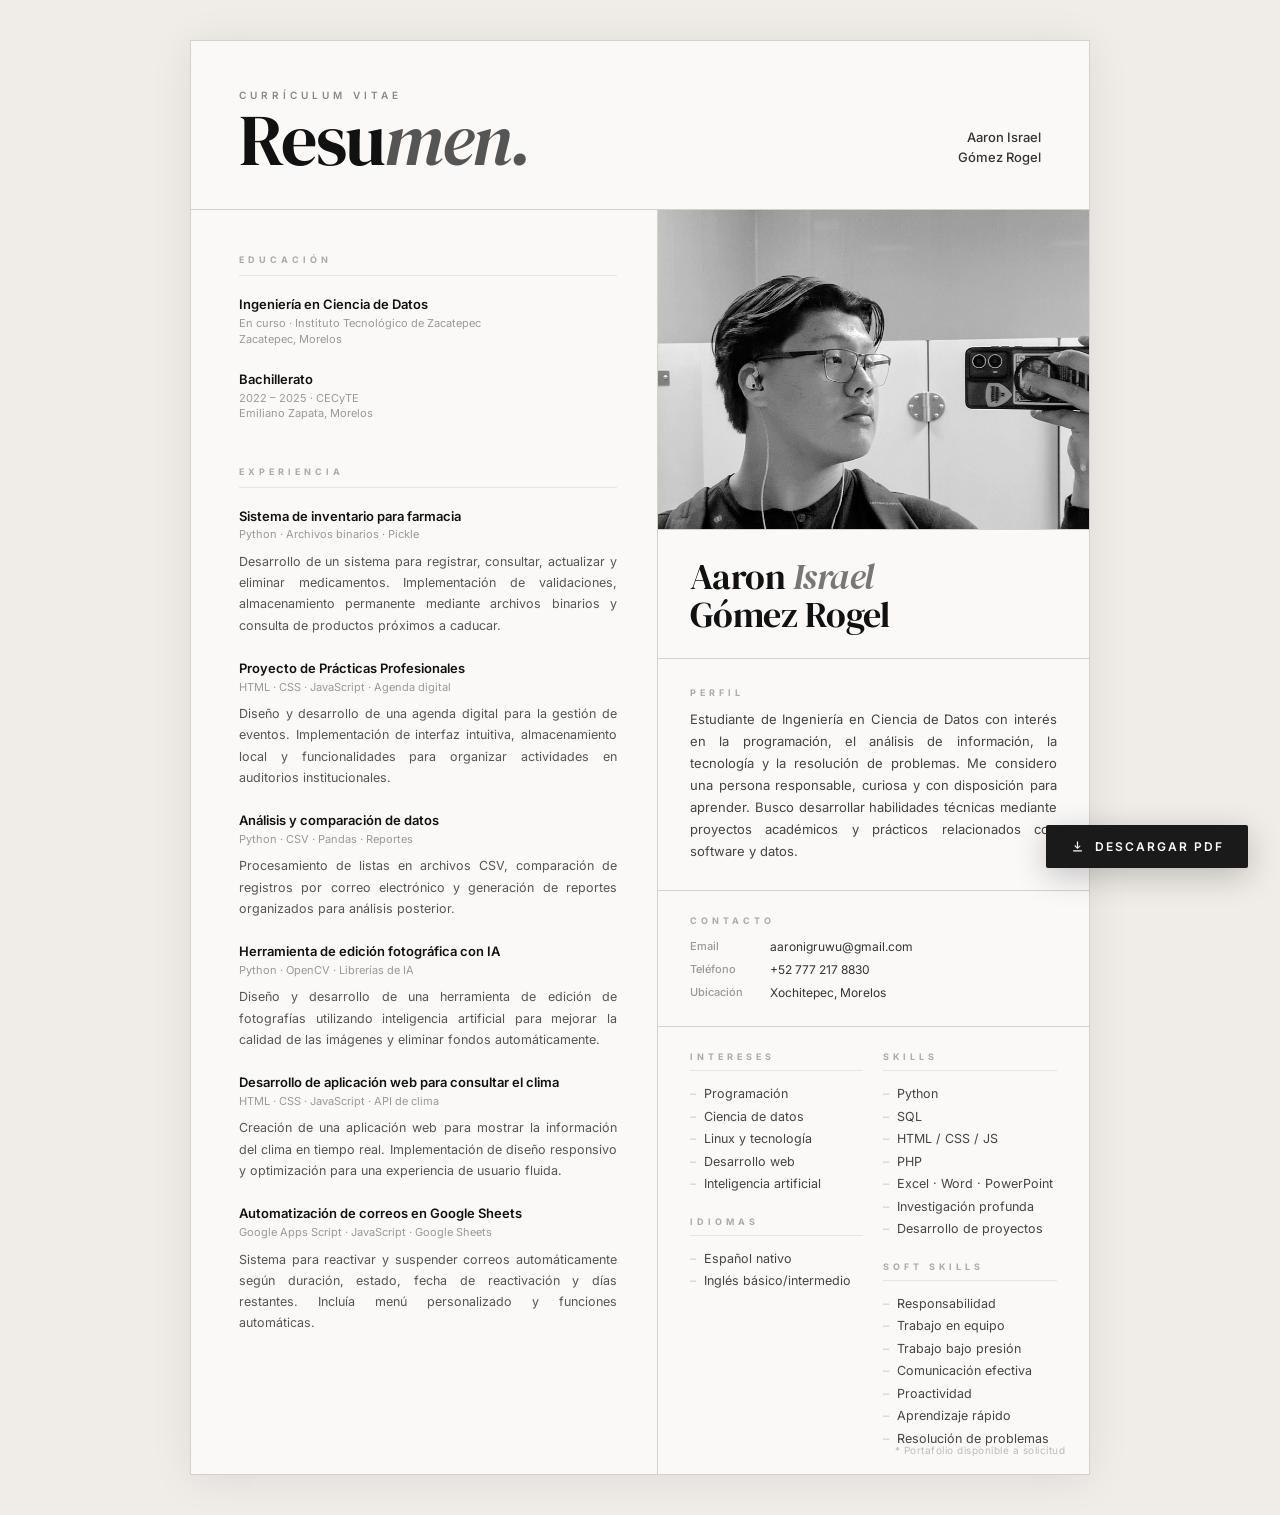
==== commit 493a70dc: "Remove candidate role from index.html" ====
--- a/index.html
+++ b/index.html
@@ -358,6 +358,109 @@
       cursor: wait;
     }
 
+    /* ── RESPONSIVE MOBILE ── */
+    @media (max-width: 700px) {
+      body {
+        background: #f0ede8;
+      }
+
+      .page {
+        width: 100%;
+        margin: 0;
+        border: none;
+        border-radius: 0;
+        box-shadow: none;
+        min-height: unset;
+      }
+
+      /* Header */
+      .top {
+        padding: 32px 24px 24px 24px;
+        grid-template-columns: 1fr;
+        gap: 12px;
+      }
+
+      .title {
+        font-size: 52px;
+        letter-spacing: -1.5px;
+      }
+
+      .top-right {
+        text-align: left;
+      }
+
+      /* Reorder: right column (photo+name+profile+contact) comes first */
+      .content {
+        display: flex;
+        flex-direction: column;
+      }
+
+      .left  { order: 2; }
+      .right { order: 1; }
+
+      /* Columns go full width */
+      .left {
+        border-right: none;
+        border-top: 1px solid #d4d0ca;
+        padding: 32px 24px;
+      }
+
+      .right {
+        padding: 0;
+      }
+
+      /* Photo shorter on mobile */
+      .photo {
+        height: 260px;
+      }
+
+      /* Name block */
+      .name-block {
+        padding: 20px 24px 18px 24px;
+      }
+
+      .name-full {
+        font-size: 28px;
+      }
+
+      /* Profile */
+      .right-main {
+        padding: 20px 24px;
+      }
+
+      /* Contact */
+      .contact-block {
+        padding: 20px 24px;
+      }
+
+      /* Skills grid → single column */
+      .bottom-right {
+        padding: 20px 24px 28px 24px;
+        grid-template-columns: 1fr;
+        gap: 0;
+      }
+
+      .bottom-right > div + div {
+        margin-top: 24px;
+      }
+
+      /* Download button */
+      .btn-download {
+        bottom: 20px;
+        right: 20px;
+        padding: 12px 18px;
+        font-size: 11px;
+      }
+
+      /* Note */
+      .note {
+        position: static;
+        display: block;
+        text-align: center;
+        padding: 16px 0 24px 0;
+      }
+    }
+
     /* ── PRINT ── */
     @media print {
       body {
@@ -387,7 +490,6 @@
       </div>
       <div class="top-right">
         <div class="candidate-name">Aaron Israel<br>Gómez Rogel</div>
-        <div class="candidate-role">Ing. Ciencia de Datos</div>
       </div>
     </header>
 
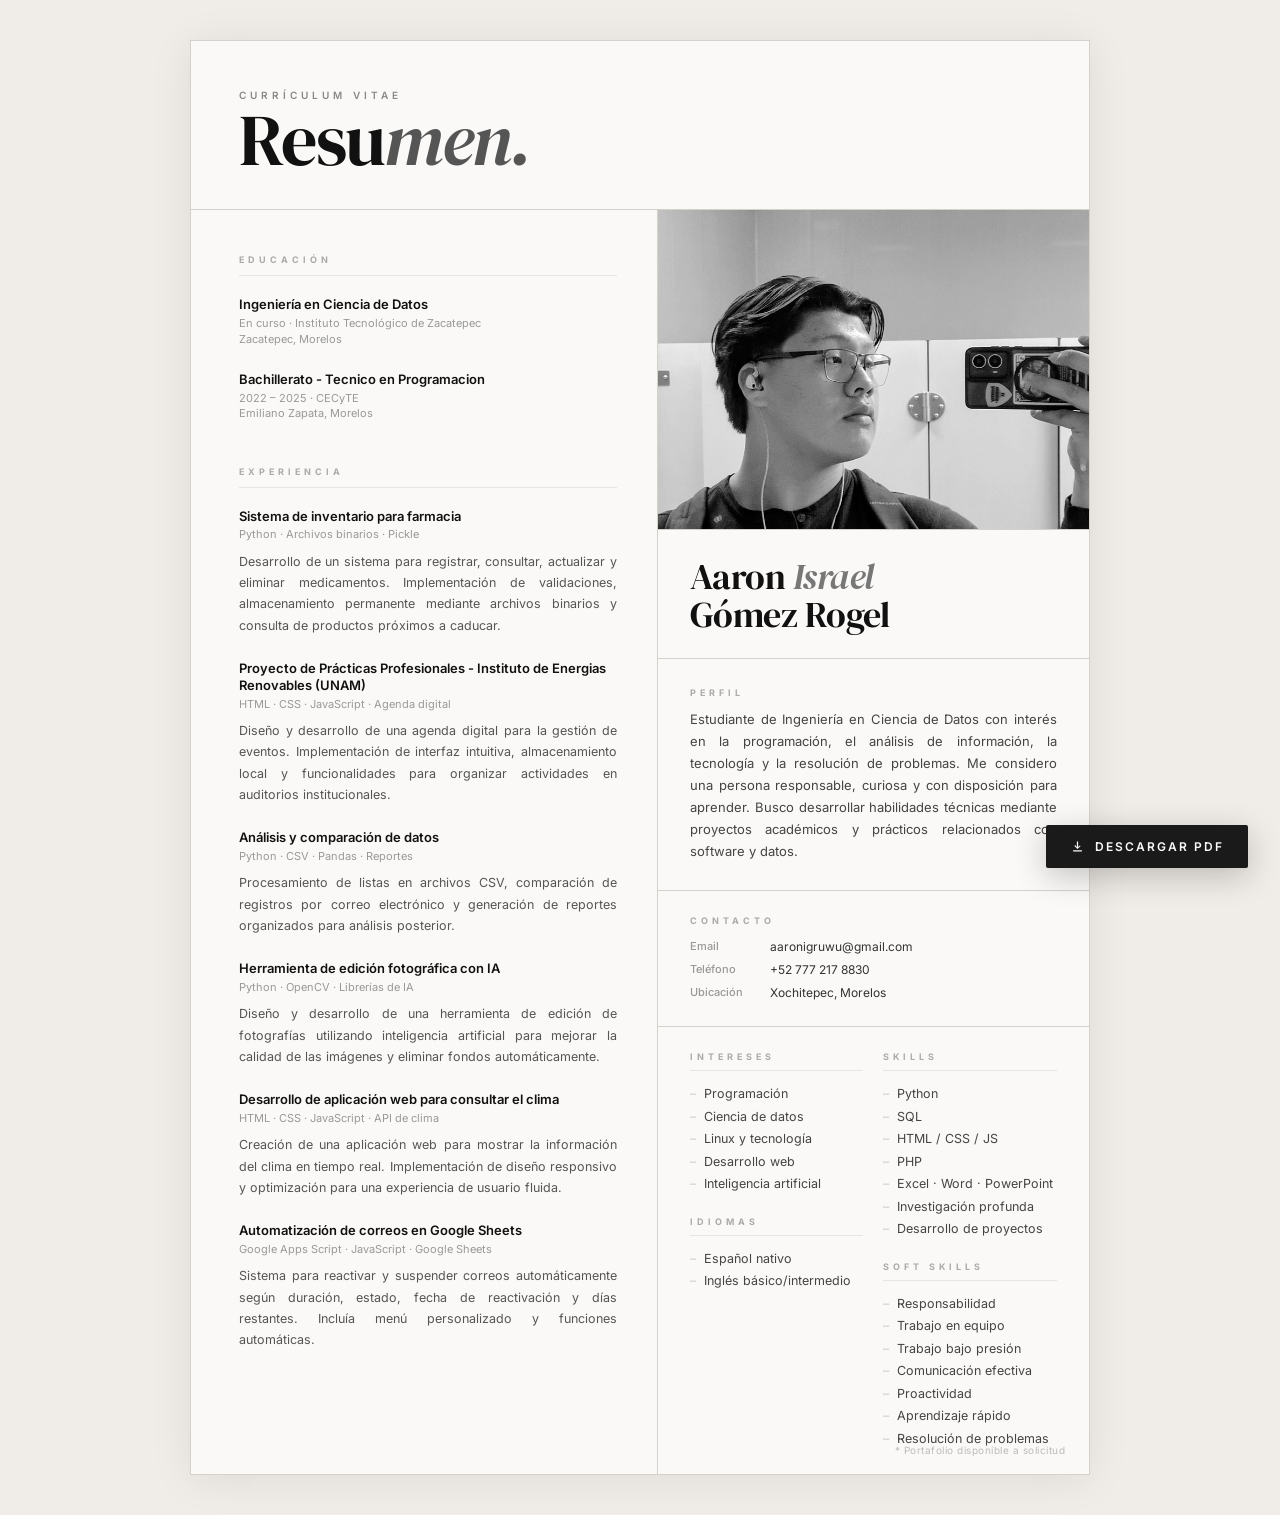
==== commit d2e6fdb3: "Update educational and project titles in index.html" ====
--- a/index.html
+++ b/index.html
@@ -488,9 +488,6 @@
         <div class="label-cv">Currículum Vitae</div>
         <div class="title">Resu<em>men.</em></div>
       </div>
-      <div class="top-right">
-        <div class="candidate-name">Aaron Israel<br>Gómez Rogel</div>
-      </div>
     </header>
 
     <!-- BODY -->
@@ -508,7 +505,7 @@
           </div>
 
           <div class="item">
-            <div class="item-title">Bachillerato</div>
+            <div class="item-title">Bachillerato - Tecnico en Programacion</div>
             <div class="item-meta">2022 – 2025 · CECyTE<br>Emiliano Zapata, Morelos</div>
           </div>
         </div>
@@ -523,7 +520,7 @@
           </div>
 
           <div class="item">
-            <div class="item-title">Proyecto de Prácticas Profesionales</div>
+            <div class="item-title">Proyecto de Prácticas Profesionales - Instituto de Energias Renovables (UNAM)</div>
             <div class="item-meta">HTML · CSS · JavaScript · Agenda digital</div>
             <div class="item-desc">Diseño y desarrollo de una agenda digital para la gestión de eventos. Implementación de interfaz intuitiva, almacenamiento local y funcionalidades para organizar actividades en auditorios institucionales.</div>
           </div>
